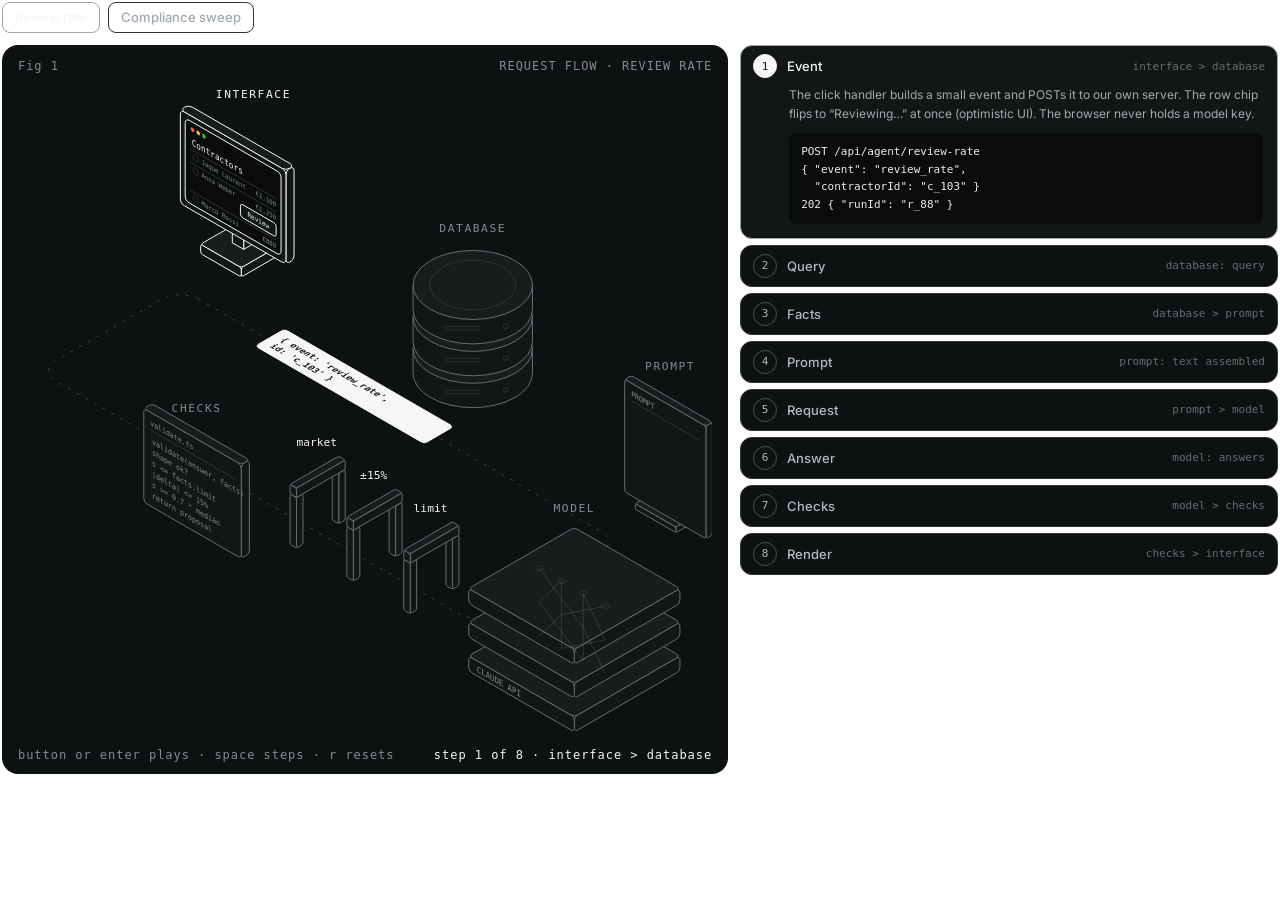
==== how-it-works/index.html @ 94c1b4d6 "How it works: embeddable view, compact layout, section width and spacing aligned with the window Co-" ====
<!doctype html>
<html lang="en">
<head>
  <meta charset="utf-8">
  <meta name="viewport" content="width=device-width, initial-scale=1">
  <title>How the agents work · Playground</title>
  <link rel="preconnect" href="https://fonts.googleapis.com">
  <link rel="preconnect" href="https://fonts.gstatic.com" crossorigin>
  <link href="https://fonts.googleapis.com/css2?family=Inter:wght@400;500;600&display=swap" rel="stylesheet">
  <link rel="stylesheet" href="../theme.css">
  <link rel="stylesheet" href="../assets/flow.css?v=202610142250">
  <style>
    /* Embeddable view (the dawidw.pl landing loads it in an iframe and resizes it from the posted height). */
    html, body { margin: 0; background: transparent; }
    body { color: var(--color-gray-0-5); font-family: Inter, "SF Pro", system-ui, sans-serif; padding: 2px; }
    .tabs { display: flex; flex-wrap: wrap; gap: 8px; margin: 0 0 12px; }
    .tabs button { font: 500 13px/1 Inter, system-ui, sans-serif; padding: 8px 12px; border-radius: 8px; border: 1px solid var(--color-gray-9); background: transparent; color: var(--color-gray-5); cursor: pointer; }
    .tabs button:hover { color: var(--color-gray-0-5); border-color: var(--color-gray-7); }
    .tabs button[aria-pressed="true"] { color: var(--color-gray-0-5); border-color: var(--color-gray-5); }
  </style>
</head>
<body>
  <div class="tabs" role="group" aria-label="Choose an experiment">
    <button type="button" data-k="review-rate" aria-pressed="true">Review rate</button>
    <button type="button" data-k="compliance-sweep" aria-pressed="false">Compliance sweep</button>
  </div>
  <div id="flow"></div>
  <script src="../assets/flow.js?v=202610141000"></script>
  <script src="../experiments/review-rate/flow.js?v=202610141000"></script>
  <script src="../experiments/compliance-sweep/flow.js?v=202610141000"></script>
  <script>
    (() => {
      const el = document.getElementById("flow");
      const pick = (k) => {
        document.querySelectorAll(".tabs button").forEach((b) => b.setAttribute("aria-pressed", b.dataset.k === k));
        Flow.mount(el, Flow.configs[k], { compact: true });
      };
      document.querySelectorAll(".tabs button").forEach((b) => b.addEventListener("click", () => pick(b.dataset.k)));
      pick("review-rate");
      // Tell the parent page how tall this view is, so it can size the iframe.
      const post = () => parent !== window && parent.postMessage({ type: "flow-height", height: Math.ceil(document.body.getBoundingClientRect().height) + 4 }, "*");
      new ResizeObserver(post).observe(document.body);
      post();
    })();
  </script>
</body>
</html>
---- theme.css ----
/* Your style in one place. Change the tokens and every experiment follows.
   Source: the [AI] Library in Figma (Primitives and Semantic collections). */

:root {
  /* Primitives: palety 0 (jasny) → 10 (ciemny), jak w Figmie */
  --color-green-0: #FFFFFF;
  --color-green-1: #CEF7E0;
  --color-green-2: #9CF0C2;
  --color-green-3: #6BE8A3;
  --color-green-4: #39E185;
  --color-green-5: #08D966;
  --color-green-6: #06AE52;
  --color-green-7: #05823D;
  --color-green-8: #035729;
  --color-green-9: #022B14;
  --color-green-10: #000000;
  --color-green-0-5: #E6FBF0;
  --color-green-1-5: #B5F4D1;
  --color-green-8-5: #02411F;
  --color-green-9-5: #01160A;

  --color-red-0: #FFFFFF;
  --color-red-1: #F8D1D5;
  --color-red-2: #F0A4AA;
  --color-red-3: #E97680;
  --color-red-4: #E14955;
  --color-red-5: #DA1B2B;
  --color-red-6: #AE1622;
  --color-red-7: #83101A;
  --color-red-8: #570B11;
  --color-red-9: #2C0509;
  --color-red-10: #000000;
  --color-red-0-5: #FBE8EA;
  --color-red-1-5: #F4BBBF;
  --color-red-8-5: #41080D;
  --color-red-9-5: #160304;

  --color-carbon-black-0: #A5B7B4;
  --color-carbon-black-1: #899896;
  --color-carbon-black-2: #6C7977;
  --color-carbon-black-3: #505B59;
  --color-carbon-black-4: #333C3A;
  --color-carbon-black-5: #171D1C;
  --color-carbon-black-6: #121716;
  --color-carbon-black-7: #0E1111;
  --color-carbon-black-8: #090C0B;
  --color-carbon-black-9: #050606;
  --color-carbon-black-10: #000000;
  --color-carbon-black-0-5: #97A8A5;
  --color-carbon-black-1-5: #7A8986;
  --color-carbon-black-8-5: #070908;
  --color-carbon-black-9-5: #020303;

  --color-canary-yellow-0: #FFFFFF;
  --color-canary-yellow-1: #FEFEE0;
  --color-canary-yellow-2: #FEFEC0;
  --color-canary-yellow-3: #FDFDA1;
  --color-canary-yellow-4: #FDFD81;
  --color-canary-yellow-5: #FCFC62;
  --color-canary-yellow-6: #D4D44F;
  --color-canary-yellow-7: #ACAC3B;
  --color-canary-yellow-8: #858528;
  --color-canary-yellow-9: #5D5D14;
  --color-canary-yellow-10: #353501;
  --color-canary-yellow-0-5: #FFFFEF;
  --color-canary-yellow-1-5: #FEFED0;
  --color-canary-yellow-8-5: #71711E;
  --color-canary-yellow-9-5: #49490B;

  --color-blue-0: #FFFFFF;
  --color-blue-1: #DAEEFF;
  --color-blue-2: #B5DCFF;
  --color-blue-3: #90CBFF;
  --color-blue-4: #6BB9FF;
  --color-blue-5: #46A8FF;
  --color-blue-6: #3889D2;
  --color-blue-7: #2A6BA5;
  --color-blue-8: #1C4C77;
  --color-blue-9: #0E2E4A;
  --color-blue-10: #000F1D;
  --color-blue-0-5: #EDF6FF;
  --color-blue-1-5: #C8E5FF;
  --color-blue-8-5: #153D61;
  --color-blue-9-5: #071E34;

  --color-orange-0: #FFFFFF;
  --color-orange-1: #FFEED7;
  --color-orange-2: #FFDCAF;
  --color-orange-3: #FFCB86;
  --color-orange-4: #FFB95E;
  --color-orange-5: #FFA836;
  --color-orange-6: #CF882B;
  --color-orange-7: #9E6820;
  --color-orange-8: #6E4716;
  --color-orange-9: #3D270B;
  --color-orange-10: #0D0700;
  --color-orange-0-5: #FFF6EB;
  --color-orange-1-5: #FFE5C3;
  --color-orange-8-5: #563710;
  --color-orange-9-5: #251705;

  --color-gray-0: #FFFFFF;
  --color-gray-1: #ECEDEF;
  --color-gray-2: #D9DCDF;
  --color-gray-3: #C7CACF;
  --color-gray-4: #B4B9BF;
  --color-gray-5: #A1A7AF;
  --color-gray-6: #848A90;
  --color-gray-7: #686C72;
  --color-gray-8: #4B4F53;
  --color-gray-9: #2F3135;
  --color-gray-10: #121416;
  --color-gray-0-5: #F6F6F7;
  --color-gray-1-5: #E3E5E7;
  --color-gray-8-5: #3D4044;
  --color-gray-9-5: #202325;

  /* Semantic */
  --color-text-primary: var(--color-carbon-black-5);
  --color-text-muted: var(--color-gray-7);
  --color-bg-light: #FAFAFF;
  --color-bg-white: var(--color-gray-0);
  --color-bg-black: var(--color-carbon-black-5);
  --color-border-light: var(--color-gray-1);
  --color-border-divider: var(--color-gray-0-5);
  --color-border-subtle: var(--color-gray-0-5);
  --color-text-placeholder: var(--color-gray-4);
  --color-field-border: var(--color-gray-1);
  --color-field-border-hover: var(--color-gray-2);
  --color-field-border-focus: var(--color-carbon-black-5);
  --color-field-disabled: var(--color-gray-0-5);
  --color-control-border: var(--color-gray-2);
  --color-control-off: var(--color-gray-2);
  --color-button-accent-text: var(--color-canary-yellow-9-5);
  --color-focus-primary: var(--color-gray-0);
  --color-focus-neutral: var(--color-gray-6);
  --color-focus-accent: var(--color-canary-yellow-8);
  --color-focus-danger: var(--color-red-7);
  --color-nav-item-hover: var(--color-gray-1);
  --color-nav-item-active: var(--color-canary-yellow-0-5);
  --color-nav-item-active-hover: var(--color-canary-yellow-1);
  --color-nav-avatar-ring: var(--color-canary-yellow-7);
  --color-shadow-xs: color-mix(in srgb, var(--color-carbon-black-5) 5%, transparent);
  --color-button-secondary-text: var(--color-carbon-black-3);
  --color-button-secondary-border: var(--color-gray-1);
  --color-button-ghost-text: var(--color-carbon-black-4);
  --color-shadow-sm: color-mix(in srgb, var(--color-carbon-black-5) 30%, transparent);
  --color-shadow-md: color-mix(in srgb, var(--color-carbon-black-5) 20%, transparent);
  --color-cta: var(--color-carbon-black-5);
  --color-accent: var(--color-canary-yellow-5);
  --color-success: var(--color-green-5);
  --color-danger: var(--color-red-5);
  --color-info: var(--color-blue-5);
  --color-warning: var(--color-orange-5);

  /* Page tokens: dark theme by default (Semantic: bg/page, bg/surface, text/inverse, text/inverse-muted, border/default) */
  --font: "SF Pro", "SF Pro Text", -apple-system, BlinkMacSystemFont, system-ui, sans-serif;
  --font-sans: var(--font);
  --bg: var(--color-carbon-black-8);
  --surface: var(--color-carbon-black-7);
  --text: var(--color-gray-0-5);
  --muted: var(--color-gray-5);
  --border: var(--color-gray-9-5);
  --accent: var(--color-accent);
  --accent-text: var(--color-text-primary);
  --radius: 12px;
  --shadow: 0 1px 2px var(--color-shadow-sm), 0 4px 12px var(--color-shadow-md);
  --shadow-xs: 0 1px 2px color-mix(in srgb, black 5%, transparent); /* Figma: Shadow/XS */
  --shadow-default: 0 4px 6px -1px color-mix(in srgb, black 10%, transparent), 0 2px 4px -2px color-mix(in srgb, black 10%, transparent); /* Figma: shadow/shadow */
  --shadow-2xl: 0 25px 50px -12px color-mix(in srgb, var(--color-carbon-black-5) 25%, transparent);
}

body {
  font-family: var(--font);
  background: var(--bg);
  color: var(--text);
}
---- assets/flow.css ----
/* Isometric "how it works" section (assets/flow.js). Dark plate, tokens from theme.css.
   Hardcoded: the three macOS window dots (system colors, same as browser.css). */
.flow { display: grid; grid-template-columns: minmax(0, 1.35fr) minmax(0, 1fr); gap: 16px; align-items: start; }
@media (max-width: 960px) { .flow:not(.flow-compact) { grid-template-columns: minmax(0, 1fr); } }
.flow-fig { background: var(--color-carbon-black-7); border-radius: 20px; padding: 18px 20px 16px; color: var(--color-gray-6); font-family: ui-monospace, SFMono-Regular, Menlo, monospace; }
.flow-row { display: flex; flex-wrap: wrap; justify-content: space-between; gap: 6px 20px; font-size: 12px; letter-spacing: .08em; }
.flow-cap { text-transform: uppercase; }
.flow-fig .f-readout { color: var(--color-gray-0-5); text-align: right; }
.flow svg { display: block; width: 100%; height: auto; outline: none; }
.flow .f-face { fill: var(--color-carbon-black-6); stroke: var(--color-gray-7); stroke-width: 1; vector-effect: non-scaling-stroke; stroke-linejoin: round; transition: stroke .35s; }
.flow .f-face.f-top { fill: var(--color-carbon-black-5); }
.flow .f-face.f-glass { fill: var(--color-carbon-black-8); }
.flow .f-detail { fill: none; stroke: var(--color-gray-9); stroke-width: 1; vector-effect: non-scaling-stroke; transition: stroke .35s; }
.flow .f-rail { fill: none; stroke: var(--color-gray-7); opacity: .55; stroke-width: 1; stroke-dasharray: 3 7; vector-effect: non-scaling-stroke; }
.flow text { fill: var(--color-gray-6); font-family: inherit; transition: fill .35s; }
.flow text.f-live, .flow .f-obj.on text.f-hot { fill: var(--color-gray-0-5); }
.flow .f-lab { font-size: 12px; letter-spacing: .14em; text-anchor: middle; }
.flow .f-lab.on { fill: var(--color-gray-0-5); }
.flow .f-obj.on .f-face { stroke: var(--color-gray-0-5); }
.flow .f-obj.on .f-detail.f-glow { stroke: var(--color-gray-0-5); }
.flow .f-th { fill: none; stroke: var(--color-gray-7); stroke-width: 1; vector-effect: non-scaling-stroke; opacity: .35; transition: stroke .4s, opacity .4s; transition-delay: calc(var(--d, 0) * .22s); }
.flow .f-obj.on .f-th { stroke: var(--color-gray-0-5); opacity: 1; }
.flow .ui-a, .flow .ui-b, .flow .ui-c { opacity: 0; transition: opacity .4s; pointer-events: none; }
.flow [data-ui="a"] .ui-a, .flow [data-ui="b"] .ui-b, .flow [data-ui="c"] .ui-c { opacity: 1; pointer-events: auto; }
.flow .dot-r { fill: #ff5f57; } .flow .dot-y { fill: #febc2e; } .flow .dot-g { fill: #28c840; }
.flow .f-reveal { opacity: 0; transition: opacity .4s; transition-delay: calc(var(--d, 0) * .45s); }
.flow .on > .f-reveal, .flow .on .f-reveal { opacity: 1; }
.flow .f-chip { fill: var(--color-canary-yellow-5); }
.flow .f-press { cursor: pointer; transition: transform 60ms ease-out; }
.flow .f-press.down { transform: translateY(4px); }
.flow .f-press:hover .f-face, .flow .f-press.down .f-face { stroke: var(--color-gray-0-5); }
.flow .f-gate .f-chk { opacity: 0; fill: var(--color-gray-0-5); transition: opacity .3s; }
.flow .f-gate.lit .f-face { stroke: var(--color-gray-0-5); }
.flow .f-gate.lit .f-chk { opacity: 1; }
.flow .f-hlbar { fill: var(--color-gray-0-5); opacity: 0; transition: opacity .3s; }
.flow .f-hlbar.on { opacity: .16; }
.flow .f-tile { transition: opacity .3s; }
.flow .f-tile .f-face, .flow .f-tile .f-face.f-top { fill: var(--color-gray-0-5); stroke: var(--color-gray-0-5); }
.flow .f-tile text { fill: var(--color-carbon-black-6); font-weight: 600; }

.flow-steps { position: relative; list-style: none; margin: 0; padding: 0; display: flex; flex-direction: column; gap: 8px; }
.flow-steps li { border: 1px solid var(--color-gray-9); border-radius: 12px; background: var(--color-carbon-black-7); transition: border-color .3s, background .3s; }
.flow-steps li.on { border-color: var(--color-gray-5); background: var(--color-carbon-black-6); }
.flow-steps li > button { background: none; border: 0; display: grid; grid-template-columns: 24px minmax(0, 1fr) auto; gap: 10px; align-items: center; width: 100%; padding: 10px 14px; text-align: left; color: var(--color-gray-4); cursor: pointer; font: inherit; font-size: 14px; font-weight: 500; }
.flow-steps li.on > button { color: var(--color-gray-0-5); }
.flow-steps .f-n { display: grid; place-items: center; width: 22px; height: 22px; border-radius: 50%; border: 1px solid var(--color-gray-8); font: 500 11px ui-monospace, SFMono-Regular, Menlo, monospace; }
.flow-steps li.on .f-n { background: var(--color-gray-0-5); color: var(--color-carbon-black-6); border-color: var(--color-gray-0-5); }
.flow-steps .f-fl { font: 11px ui-monospace, SFMono-Regular, Menlo, monospace; color: var(--color-gray-7); text-align: right; }
.flow-steps .f-more { display: grid; grid-template-rows: 0fr; transition: grid-template-rows .35s; }
.flow-steps li.on .f-more { grid-template-rows: 1fr; }
.flow-steps .f-more > div { overflow: hidden; min-height: 0; padding: 0 14px; }
.flow-steps li.on .f-more > div { padding-bottom: 14px; }
.flow-steps p { margin: 0 0 10px 34px; color: var(--color-gray-5); font-size: 13px; line-height: 1.55; }
.flow-steps pre { margin: 0 0 0 34px; padding: 10px 12px; border-radius: 8px; background: var(--color-carbon-black-8); color: var(--color-gray-1); font: 12px/1.6 ui-monospace, SFMono-Regular, Menlo, monospace; white-space: pre-wrap; overflow-wrap: anywhere; }
@media (prefers-reduced-motion: reduce) { .flow .f-reveal, .flow .f-th, .flow .f-press, .flow-steps .f-more { transition: none; } }

body.record .flow-section, body.preview .flow-section { display: none; }

/* Compact: embedded in a narrow column (landing page). The step list takes the figure's height and scrolls. */
.flow-compact { gap: 12px; }
.flow-compact .flow-fig { padding: 14px 16px 12px; border-radius: 16px; }
.flow-compact .flow-steps { gap: 6px; }
.flow-compact .flow-steps li > button { padding: 8px 12px; font-size: 13px; }
.flow-compact .flow-steps p { font-size: 12px; margin-left: 34px; }
.flow-compact .flow-steps pre { font-size: 11px; }
.flow-compact .flow-steps .fl { display: none; }
@media (min-width: 721px) { .flow-compact { align-items: stretch; } .flow-compact .flow-steps { contain: size; overflow-y: auto; min-height: 0; scrollbar-width: none; } .flow-compact .flow-steps::-webkit-scrollbar { display: none; } }
@media (max-width: 720px) { .flow-compact { grid-template-columns: minmax(0, 1fr); } .flow-compact .flow-steps { max-height: 360px; overflow-y: auto; scrollbar-width: none; } }

/* Same width and centering as the browser window (.canvas in browser.css) */
.flow-section { width: 100%; max-width: 1180px; margin-inline: auto; margin-top: 48px; margin-bottom: 24px; }
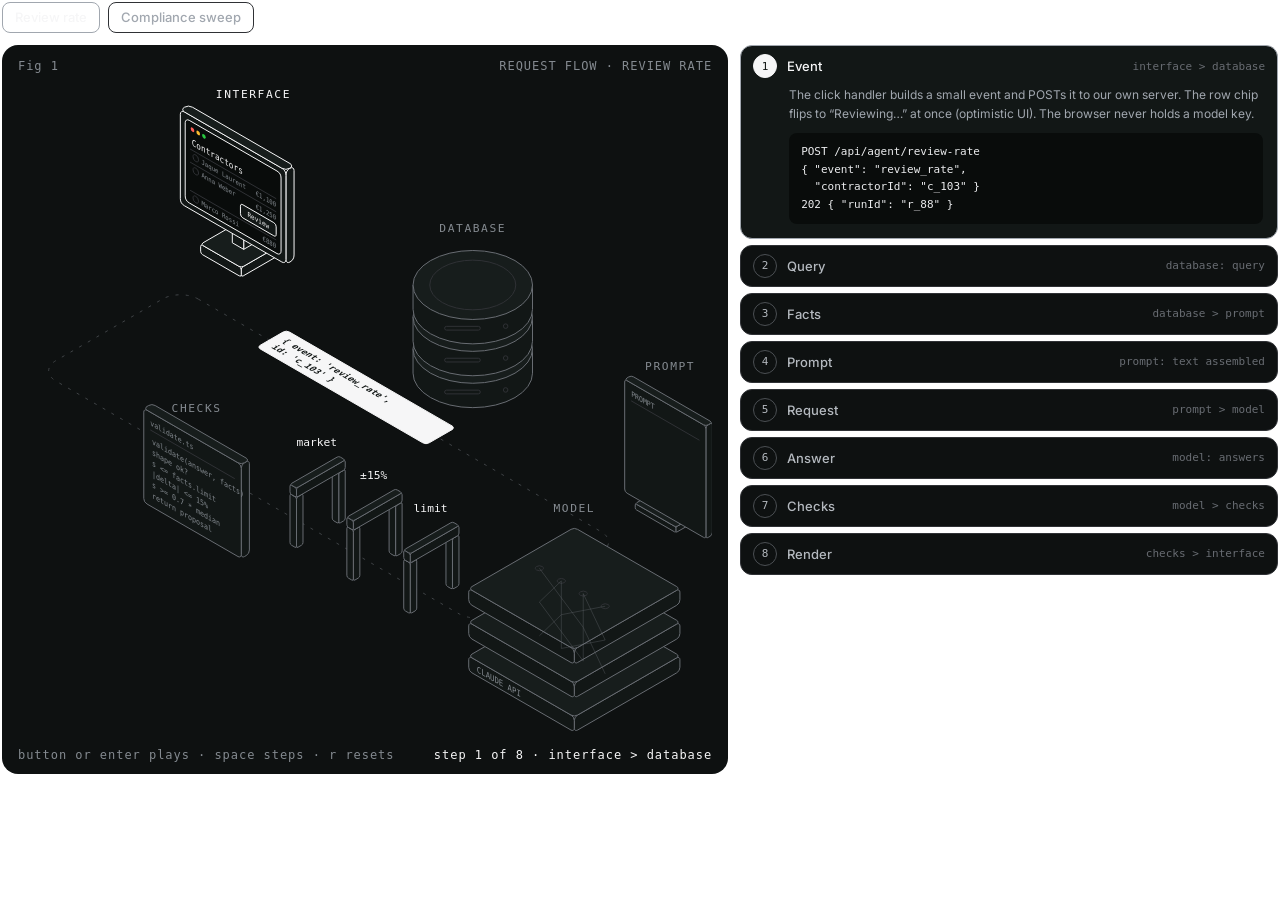
==== commit de9d4ddd: "How it works embed: ?only= shows a single experiment without tabs Co-Authored-By: Claude Sonnet 5.5 " ====
--- a/how-it-works/index.html
+++ b/how-it-works/index.html
@@ -13,6 +13,7 @@
     /* Embeddable view (the dawidw.pl landing loads it in an iframe and resizes it from the posted height). */
     html, body { margin: 0; background: transparent; }
     body { color: var(--color-gray-0-5); font-family: Inter, "SF Pro", system-ui, sans-serif; padding: 2px; }
+    .tabs[hidden] { display: none; }
     .tabs { display: flex; flex-wrap: wrap; gap: 8px; margin: 0 0 12px; }
     .tabs button { font: 500 13px/1 Inter, system-ui, sans-serif; padding: 8px 12px; border-radius: 8px; border: 1px solid var(--color-gray-9); background: transparent; color: var(--color-gray-5); cursor: pointer; }
     .tabs button:hover { color: var(--color-gray-0-5); border-color: var(--color-gray-7); }
@@ -36,7 +37,10 @@
         Flow.mount(el, Flow.configs[k], { compact: true });
       };
       document.querySelectorAll(".tabs button").forEach((b) => b.addEventListener("click", () => pick(b.dataset.k)));
-      pick("review-rate");
+      // ?only=<experiment> shows a single figure and hides the tabs (used on the landing).
+      const only = new URLSearchParams(location.search).get("only");
+      if (only && Flow.configs[only]) document.querySelector(".tabs").hidden = true;
+      pick(only && Flow.configs[only] ? only : "review-rate");
       // Tell the parent page how tall this view is, so it can size the iframe.
       const post = () => parent !== window && parent.postMessage({ type: "flow-height", height: Math.ceil(document.body.getBoundingClientRect().height) + 4 }, "*");
       new ResizeObserver(post).observe(document.body);
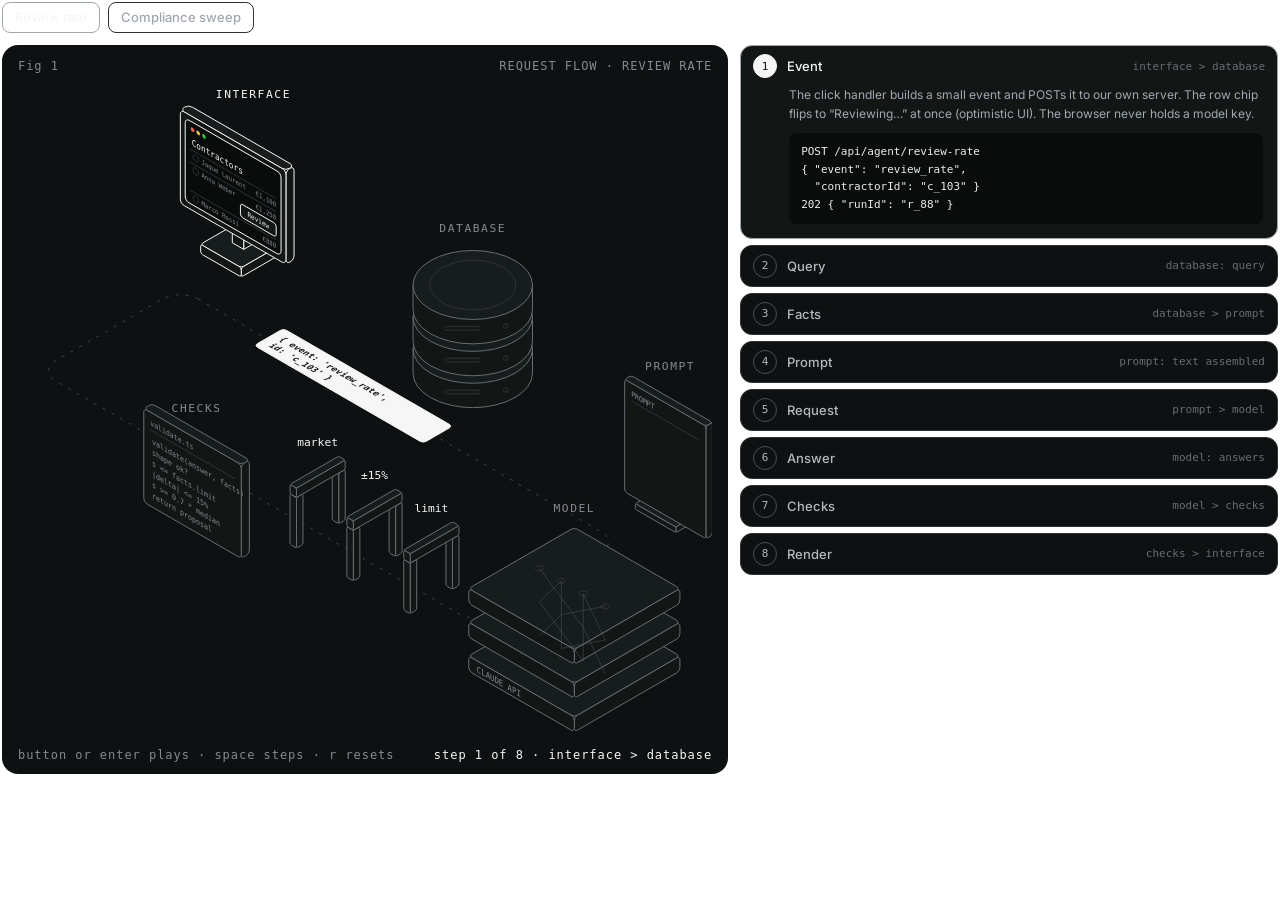
==== commit 027ac011: "Compliance sweep gets its own illustration: belt, rules sorter and three lanes; flow.js split into s" ====
--- a/how-it-works/index.html
+++ b/how-it-works/index.html
@@ -8,7 +8,7 @@
   <link rel="preconnect" href="https://fonts.gstatic.com" crossorigin>
   <link href="https://fonts.googleapis.com/css2?family=Inter:wght@400;500;600&display=swap" rel="stylesheet">
   <link rel="stylesheet" href="../theme.css">
-  <link rel="stylesheet" href="../assets/flow.css?v=202610142250">
+  <link rel="stylesheet" href="../assets/flow.css?v=202610142315">
   <style>
     /* Embeddable view (the dawidw.pl landing loads it in an iframe and resizes it from the posted height). */
     html, body { margin: 0; background: transparent; }
@@ -26,9 +26,9 @@
     <button type="button" data-k="compliance-sweep" aria-pressed="false">Compliance sweep</button>
   </div>
   <div id="flow"></div>
-  <script src="../assets/flow.js?v=202610141000"></script>
-  <script src="../experiments/review-rate/flow.js?v=202610141000"></script>
-  <script src="../experiments/compliance-sweep/flow.js?v=202610141000"></script>
+  <script src="../assets/flow.js?v=202610142315"></script>
+  <script src="../experiments/review-rate/flow.js?v=202610142315"></script>
+  <script src="../experiments/compliance-sweep/flow.js?v=202610142315"></script>
   <script>
     (() => {
       const el = document.getElementById("flow");
--- a/assets/flow.css
+++ b/assets/flow.css
@@ -69,3 +69,15 @@
 
 /* Same width and centering as the browser window (.canvas in browser.css) */
 .flow-section { width: 100%; max-width: 1180px; margin-inline: auto; margin-top: 48px; margin-bottom: 24px; }
+
+/* Sweep scene: contractors on the belt (tokens) and the plate that glides between stations */
+.flow .f-tok { opacity: 0; transition: opacity .35s; transition-delay: calc(var(--i, 0) * .07s); }
+.flow .f-tok.vis { opacity: 1; }
+.flow .f-tok .f-face.f-top { fill: var(--color-carbon-black-4); transition: fill .3s; }
+.flow .f-tok text { fill: var(--color-gray-2); font-weight: 600; transition: fill .3s; }
+.flow .f-tok.is-clear .f-face.f-top { fill: var(--color-green-5); }
+.flow .f-tok.is-chase .f-face.f-top { fill: var(--color-canary-yellow-5); }
+.flow .f-tok.is-esc .f-face.f-top { fill: var(--color-orange-5); }
+.flow .f-tok.is-clear text, .flow .f-tok.is-chase text, .flow .f-tok.is-esc text { fill: var(--color-carbon-black-6); }
+.flow .f-tile.f-glide { transition: transform .9s cubic-bezier(.4, 0, .2, 1), opacity .3s; }
+@media (prefers-reduced-motion: reduce) { .flow .f-tok, .flow .f-tile.f-glide { transition: none; } }
